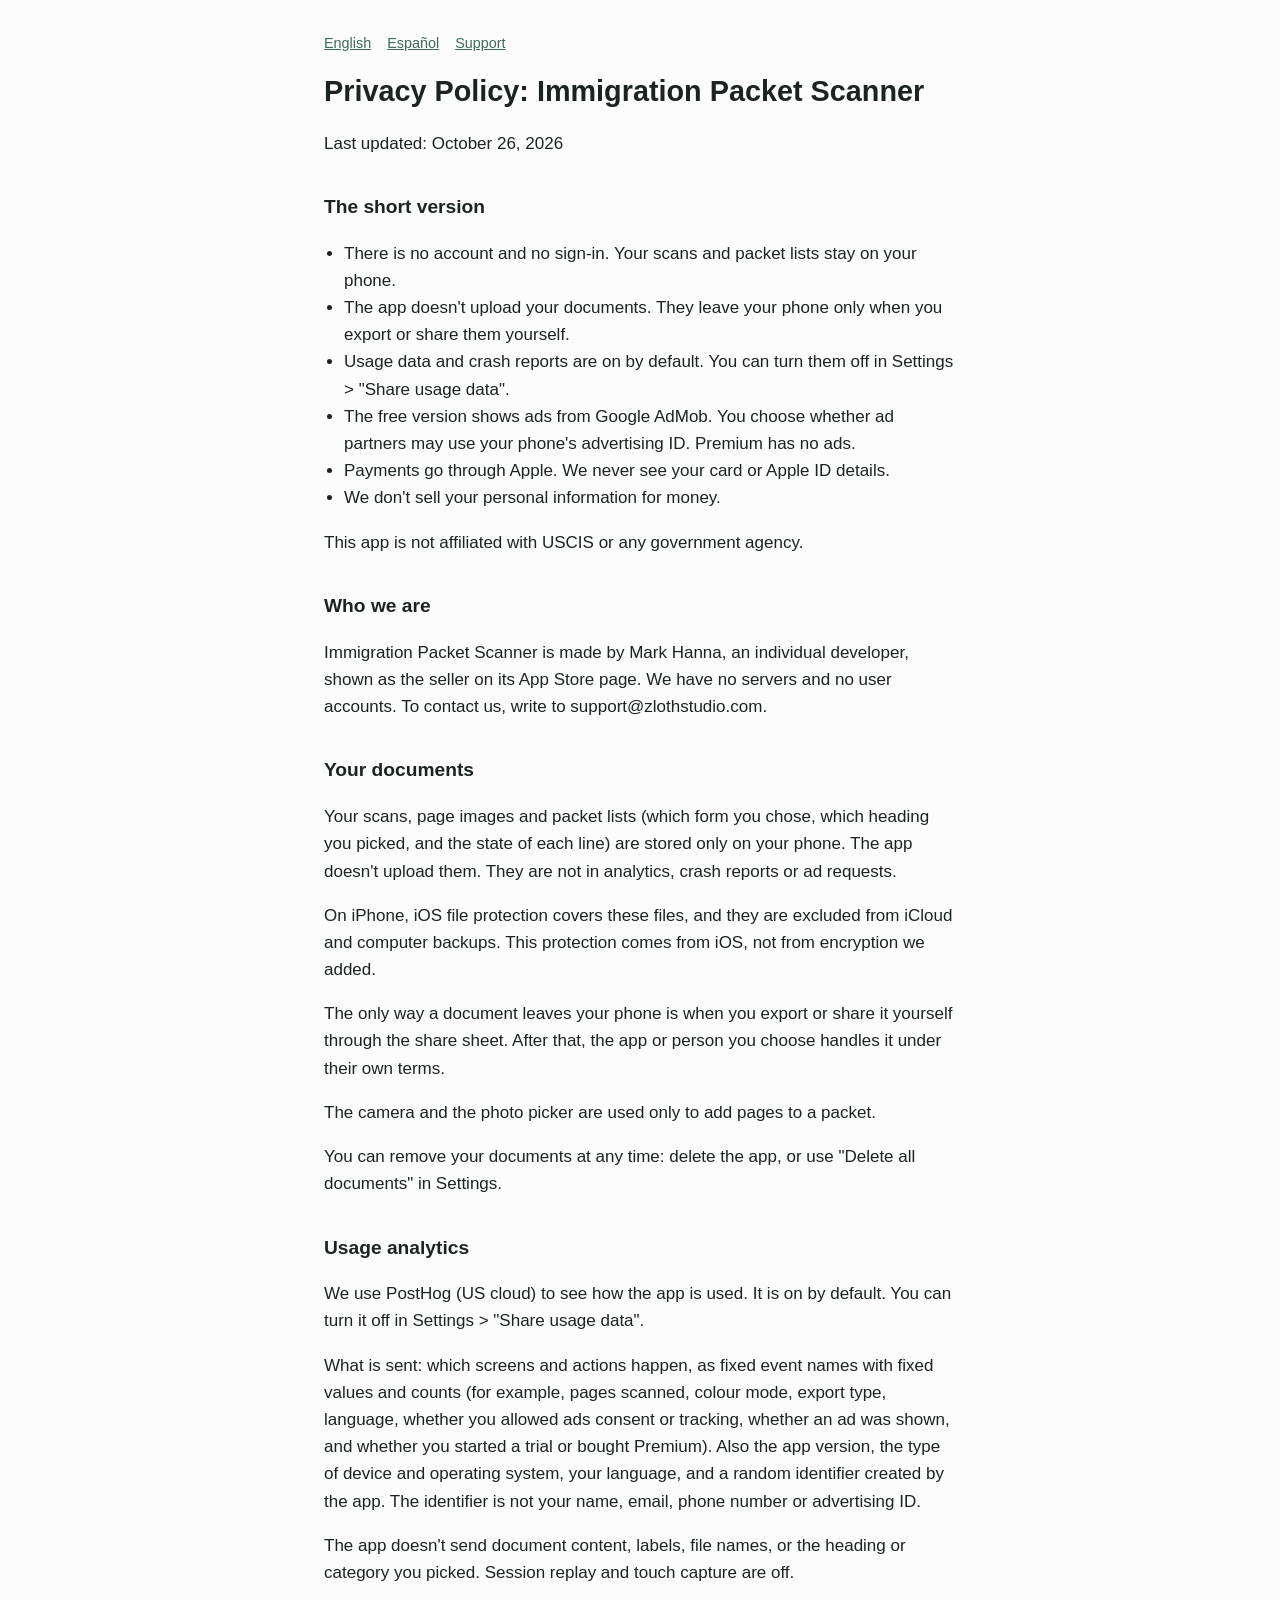
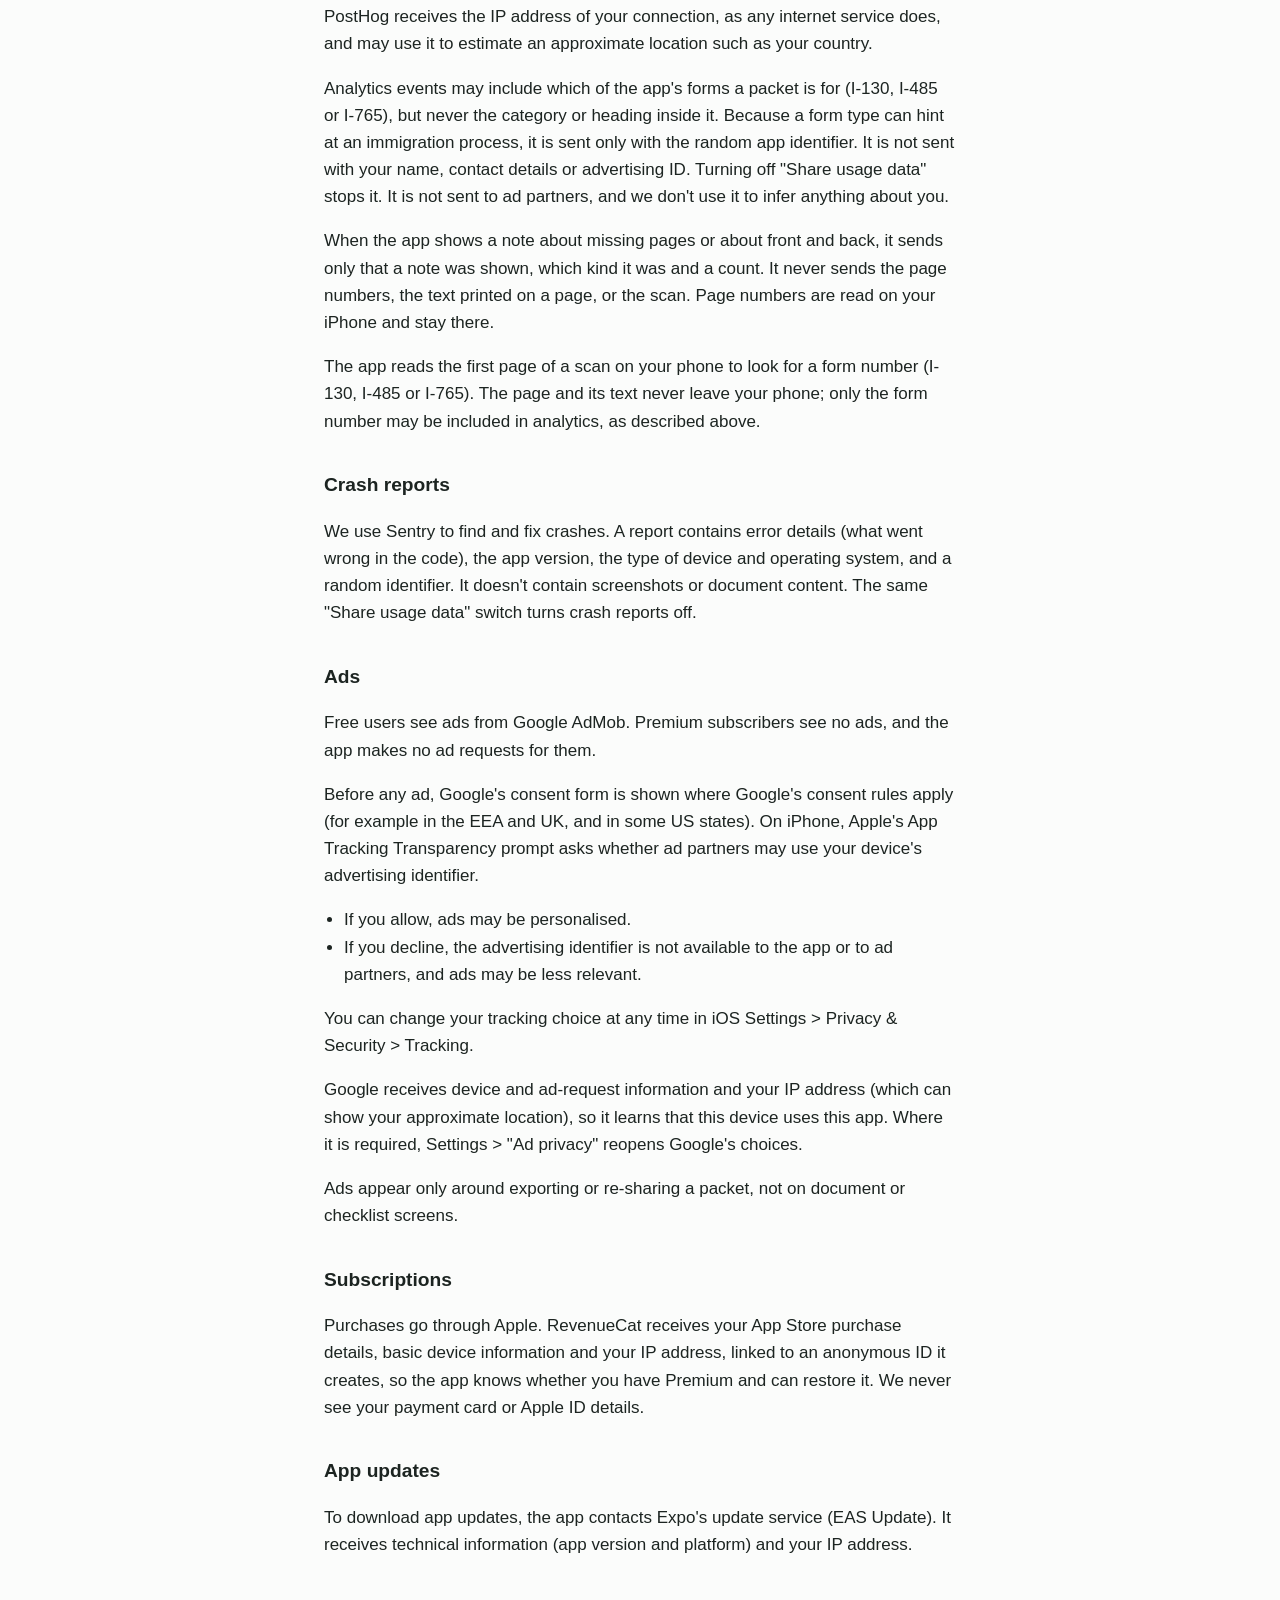
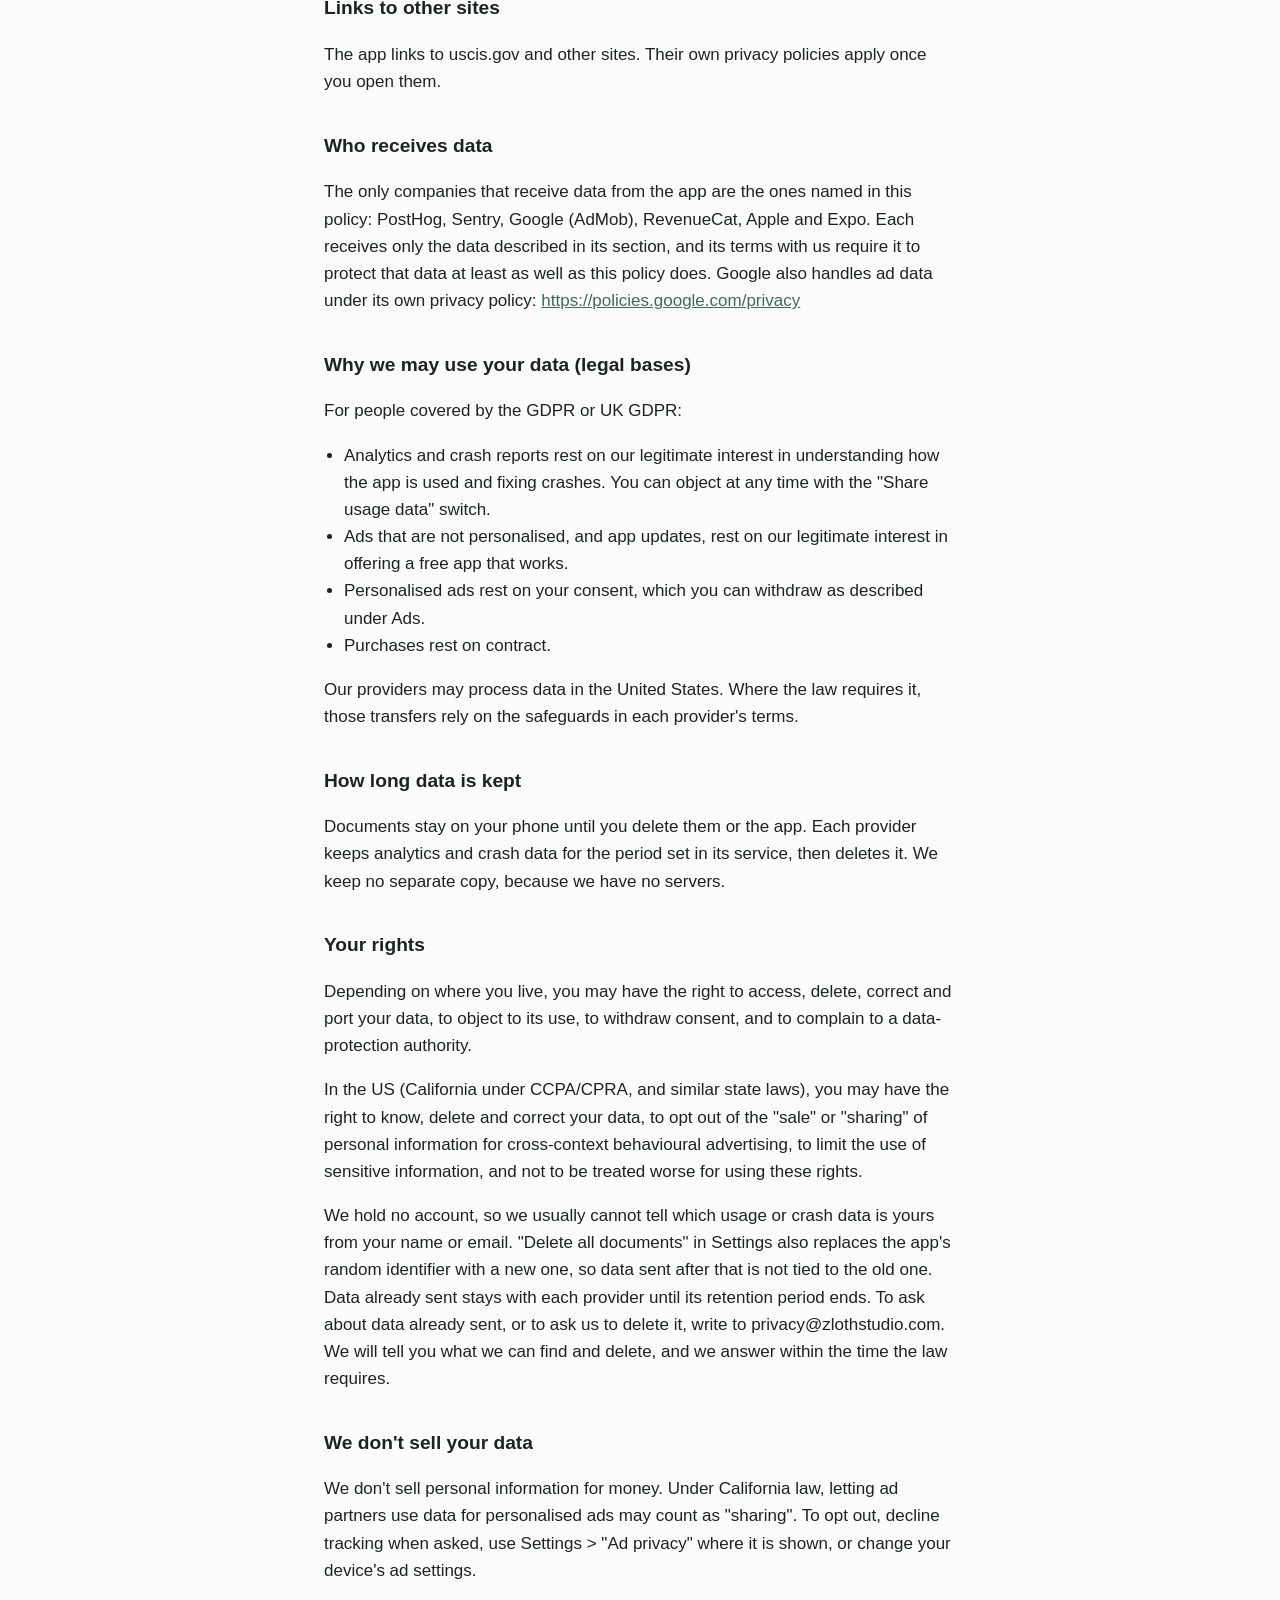
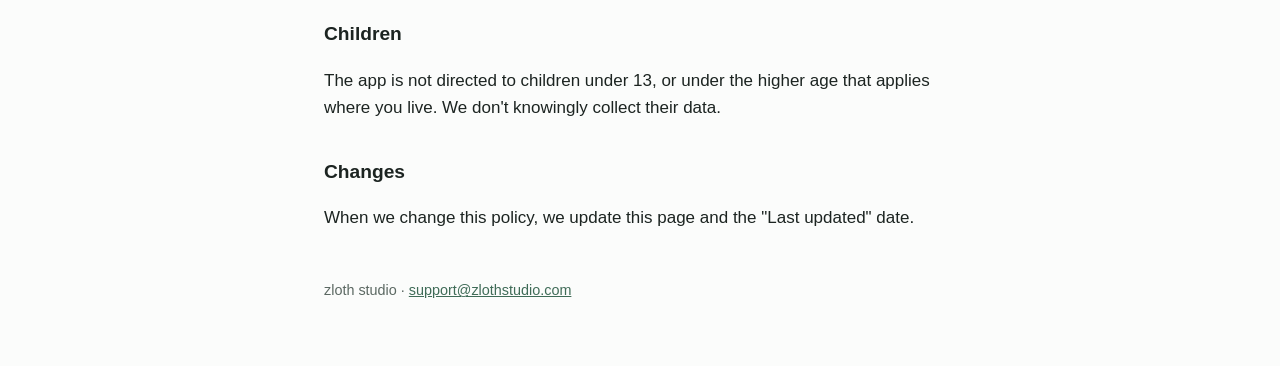
==== immigration-packet-scanner/privacy/index.html @ 119d4692 "Publish site" ====
<!doctype html>
<html lang="en">
<head>
<meta charset="utf-8">
<meta name="viewport" content="width=device-width, initial-scale=1">
<title>Privacy Policy: Immigration Packet Scanner</title>
<link rel="stylesheet" href="/style.css">
</head>
<body>
<main>
<nav><a href="/immigration-packet-scanner/privacy/">English</a><a href="/immigration-packet-scanner/privacy/es/">Espa&ntilde;ol</a><a href="/immigration-packet-scanner/support/">Support</a></nav>
<h1>Privacy Policy: Immigration Packet Scanner</h1>
<p>Last updated: October 26, 2026</p>
<h2 id="the-short-version">The short version</h2>
<ul>
<li>There is no account and no sign-in. Your scans and packet lists stay on your phone.</li>
<li>The app doesn't upload your documents. They leave your phone only when you export or share them yourself.</li>
<li>Usage data and crash reports are on by default. You can turn them off in Settings &gt; &quot;Share usage data&quot;.</li>
<li>The free version shows ads from Google AdMob. You choose whether ad partners may use your phone's advertising ID. Premium has no ads.</li>
<li>Payments go through Apple. We never see your card or Apple ID details.</li>
<li>We don't sell your personal information for money.</li>
</ul>
<p>This app is not affiliated with USCIS or any government agency.</p>
<h2 id="who-we-are">Who we are</h2>
<p>Immigration Packet Scanner is made by Mark Hanna, an individual developer, shown as the seller on its App Store page. We have no servers and no user accounts. To contact us, write to support@zlothstudio.com.</p>
<h2 id="your-documents">Your documents</h2>
<p>Your scans, page images and packet lists (which form you chose, which heading you picked, and the state of each line) are stored only on your phone. The app doesn't upload them. They are not in analytics, crash reports or ad requests.</p>
<p>On iPhone, iOS file protection covers these files, and they are excluded from iCloud and computer backups. This protection comes from iOS, not from encryption we added.</p>
<p>The only way a document leaves your phone is when you export or share it yourself through the share sheet. After that, the app or person you choose handles it under their own terms.</p>
<p>The camera and the photo picker are used only to add pages to a packet.</p>
<p>You can remove your documents at any time: delete the app, or use &quot;Delete all documents&quot; in Settings.</p>
<h2 id="usage-analytics">Usage analytics</h2>
<p>We use PostHog (US cloud) to see how the app is used. It is on by default. You can turn it off in Settings &gt; &quot;Share usage data&quot;.</p>
<p>What is sent: which screens and actions happen, as fixed event names with fixed values and counts (for example, pages scanned, colour mode, export type, language, whether you allowed ads consent or tracking, whether an ad was shown, and whether you started a trial or bought Premium). Also the app version, the type of device and operating system, your language, and a random identifier created by the app. The identifier is not your name, email, phone number or advertising ID.</p>
<p>The app doesn't send document content, labels, file names, or the heading or category you picked. Session replay and touch capture are off.</p>
<p>PostHog receives the IP address of your connection, as any internet service does, and may use it to estimate an approximate location such as your country.</p>
<p>Analytics events may include which of the app's forms a packet is for (I-130, I-485 or I-765), but never the category or heading inside it. Because a form type can hint at an immigration process, it is sent only with the random app identifier. It is not sent with your name, contact details or advertising ID. Turning off &quot;Share usage data&quot; stops it. It is not sent to ad partners, and we don't use it to infer anything about you.</p>
<p>When the app shows a note about missing pages or about front and back, it sends only that a note was shown, which kind it was and a count. It never sends the page numbers, the text printed on a page, or the scan. Page numbers are read on your iPhone and stay there.</p>
<p>The app reads the first page of a scan on your phone to look for a form number (I-130, I-485 or I-765). The page and its text never leave your phone; only the form number may be included in analytics, as described above.</p>
<h2 id="crash-reports">Crash reports</h2>
<p>We use Sentry to find and fix crashes. A report contains error details (what went wrong in the code), the app version, the type of device and operating system, and a random identifier. It doesn't contain screenshots or document content. The same &quot;Share usage data&quot; switch turns crash reports off.</p>
<h2 id="ads">Ads</h2>
<p>Free users see ads from Google AdMob. Premium subscribers see no ads, and the app makes no ad requests for them.</p>
<p>Before any ad, Google's consent form is shown where Google's consent rules apply (for example in the EEA and UK, and in some US states). On iPhone, Apple's App Tracking Transparency prompt asks whether ad partners may use your device's advertising identifier.</p>
<ul>
<li>If you allow, ads may be personalised.</li>
<li>If you decline, the advertising identifier is not available to the app or to ad partners, and ads may be less relevant.</li>
</ul>
<p>You can change your tracking choice at any time in iOS Settings &gt; Privacy &amp; Security &gt; Tracking.</p>
<p>Google receives device and ad-request information and your IP address (which can show your approximate location), so it learns that this device uses this app. Where it is required, Settings &gt; &quot;Ad privacy&quot; reopens Google's choices.</p>
<p>Ads appear only around exporting or re-sharing a packet, not on document or checklist screens.</p>
<h2 id="subscriptions">Subscriptions</h2>
<p>Purchases go through Apple. RevenueCat receives your App Store purchase details, basic device information and your IP address, linked to an anonymous ID it creates, so the app knows whether you have Premium and can restore it. We never see your payment card or Apple ID details.</p>
<h2 id="app-updates">App updates</h2>
<p>To download app updates, the app contacts Expo's update service (EAS Update). It receives technical information (app version and platform) and your IP address.</p>
<h2 id="links-to-other-sites">Links to other sites</h2>
<p>The app links to uscis.gov and other sites. Their own privacy policies apply once you open them.</p>
<h2 id="who-receives-data">Who receives data</h2>
<p>The only companies that receive data from the app are the ones named in this policy: PostHog, Sentry, Google (AdMob), RevenueCat, Apple and Expo. Each receives only the data described in its section, and its terms with us require it to protect that data at least as well as this policy does. Google also handles ad data under its own privacy policy: <a href="https://policies.google.com/privacy">https://policies.google.com/privacy</a></p>
<h2 id="why-we-may-use-your-data-legal-bases">Why we may use your data (legal bases)</h2>
<p>For people covered by the GDPR or UK GDPR:</p>
<ul>
<li>Analytics and crash reports rest on our legitimate interest in understanding how the app is used and fixing crashes. You can object at any time with the &quot;Share usage data&quot; switch.</li>
<li>Ads that are not personalised, and app updates, rest on our legitimate interest in offering a free app that works.</li>
<li>Personalised ads rest on your consent, which you can withdraw as described under Ads.</li>
<li>Purchases rest on contract.</li>
</ul>
<p>Our providers may process data in the United States. Where the law requires it, those transfers rely on the safeguards in each provider's terms.</p>
<h2 id="how-long-data-is-kept">How long data is kept</h2>
<p>Documents stay on your phone until you delete them or the app. Each provider keeps analytics and crash data for the period set in its service, then deletes it. We keep no separate copy, because we have no servers.</p>
<h2 id="your-rights">Your rights</h2>
<p>Depending on where you live, you may have the right to access, delete, correct and port your data, to object to its use, to withdraw consent, and to complain to a data-protection authority.</p>
<p>In the US (California under CCPA/CPRA, and similar state laws), you may have the right to know, delete and correct your data, to opt out of the &quot;sale&quot; or &quot;sharing&quot; of personal information for cross-context behavioural advertising, to limit the use of sensitive information, and not to be treated worse for using these rights.</p>
<p>We hold no account, so we usually cannot tell which usage or crash data is yours from your name or email. &quot;Delete all documents&quot; in Settings also replaces the app's random identifier with a new one, so data sent after that is not tied to the old one. Data already sent stays with each provider until its retention period ends. To ask about data already sent, or to ask us to delete it, write to privacy@zlothstudio.com. We will tell you what we can find and delete, and we answer within the time the law requires.</p>
<h2 id="we-don-t-sell-your-data">We don't sell your data</h2>
<p>We don't sell personal information for money. Under California law, letting ad partners use data for personalised ads may count as &quot;sharing&quot;. To opt out, decline tracking when asked, use Settings &gt; &quot;Ad privacy&quot; where it is shown, or change your device's ad settings.</p>
<h2 id="children">Children</h2>
<p>The app is not directed to children under 13, or under the higher age that applies where you live. We don't knowingly collect their data.</p>
<h2 id="changes">Changes</h2>
<p>When we change this policy, we update this page and the &quot;Last updated&quot; date.</p>
<footer>zloth studio &middot; <a href="mailto:support@zlothstudio.com">support@zlothstudio.com</a></footer>
</main>
</body>
</html>
---- style.css ----
:root{color-scheme:light dark;--fg:#1c2421;--bg:#fbfcfb;--muted:#5b6862;--accent:#3f6b57}
@media(prefers-color-scheme:dark){:root{--fg:#e6ece9;--bg:#141917;--muted:#9aa8a1;--accent:#8fc0a9}}
*{box-sizing:border-box}
body{margin:0;background:var(--bg);color:var(--fg);font:17px/1.6 -apple-system,BlinkMacSystemFont,"Segoe UI",Roboto,sans-serif}
main{max-width:42rem;margin:0 auto;padding:2rem 1.25rem 4rem}
h1{font-size:1.8rem;line-height:1.25}
h2{font-size:1.2rem;margin-top:2.2rem}
a{color:var(--accent)}
ul{padding-left:1.25rem}
nav,footer{color:var(--muted);font-size:.9rem}
nav a{margin-right:1rem}
footer{margin-top:3rem}
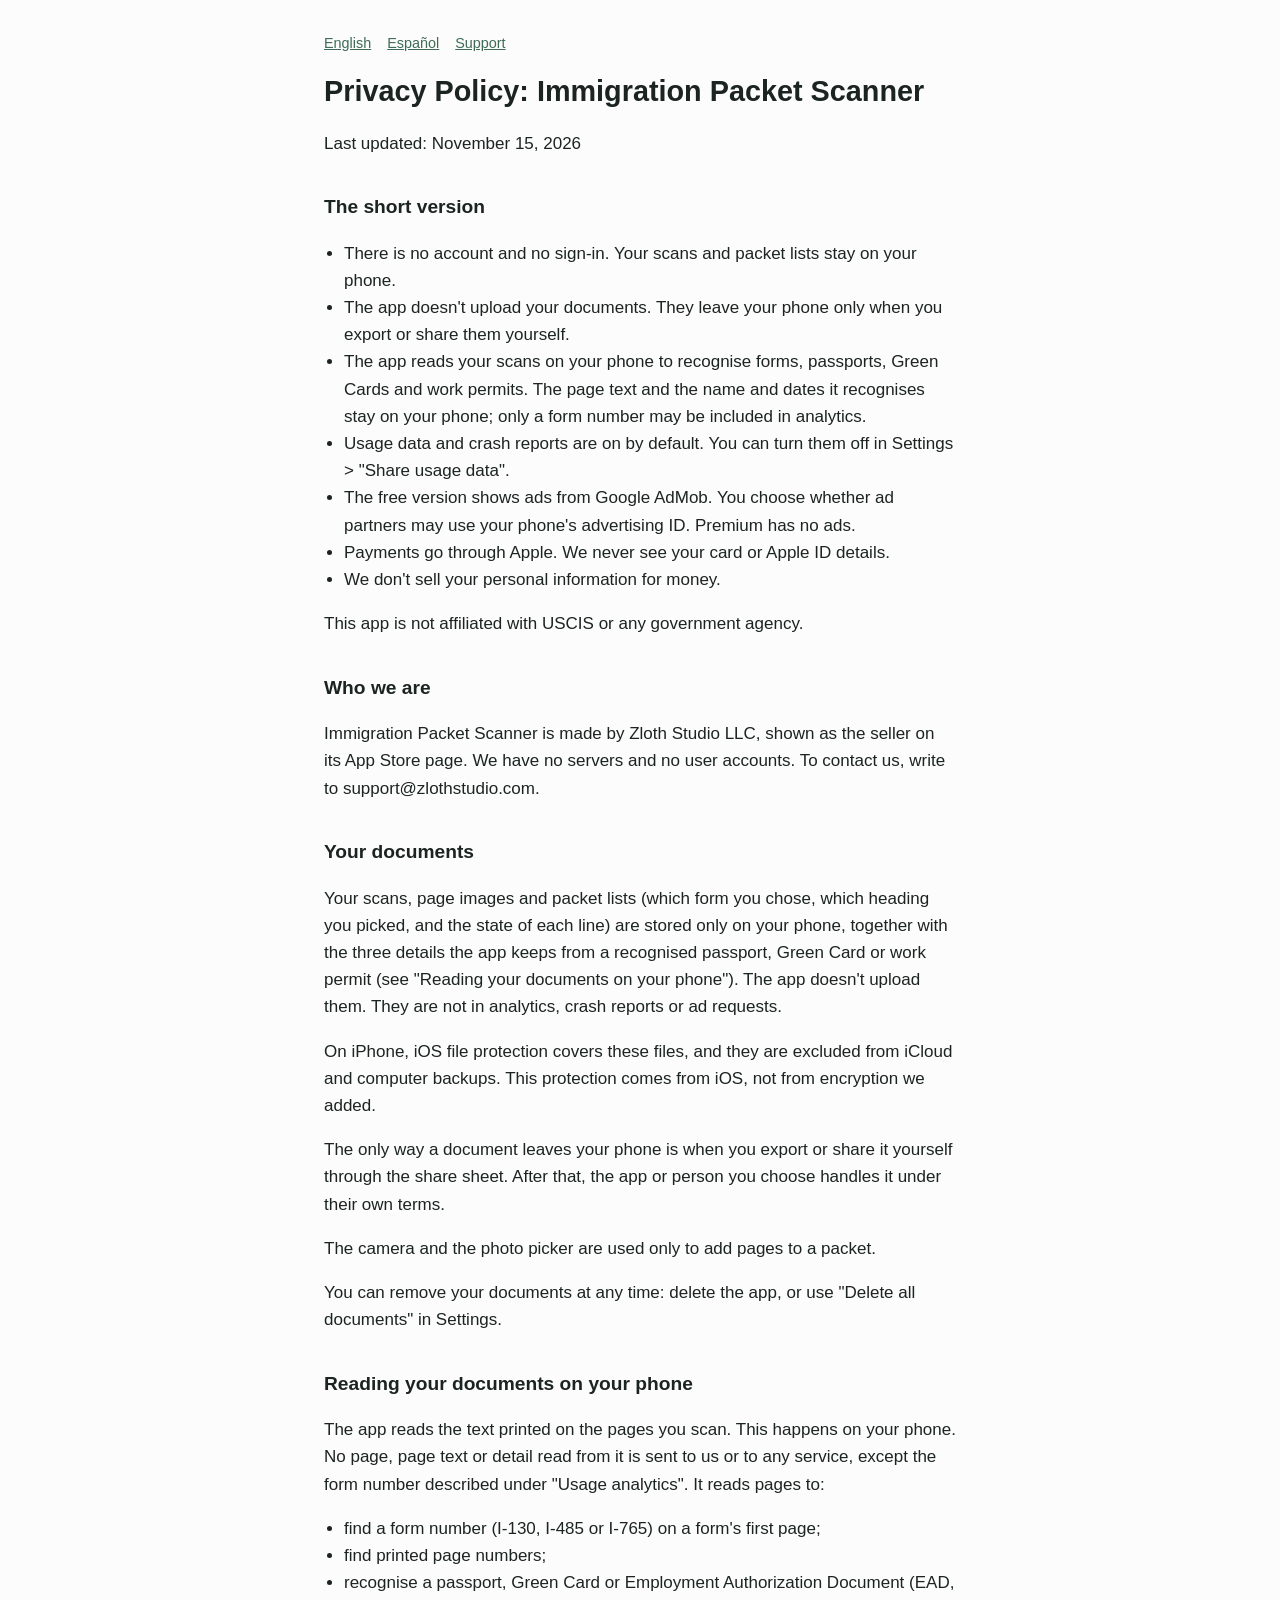
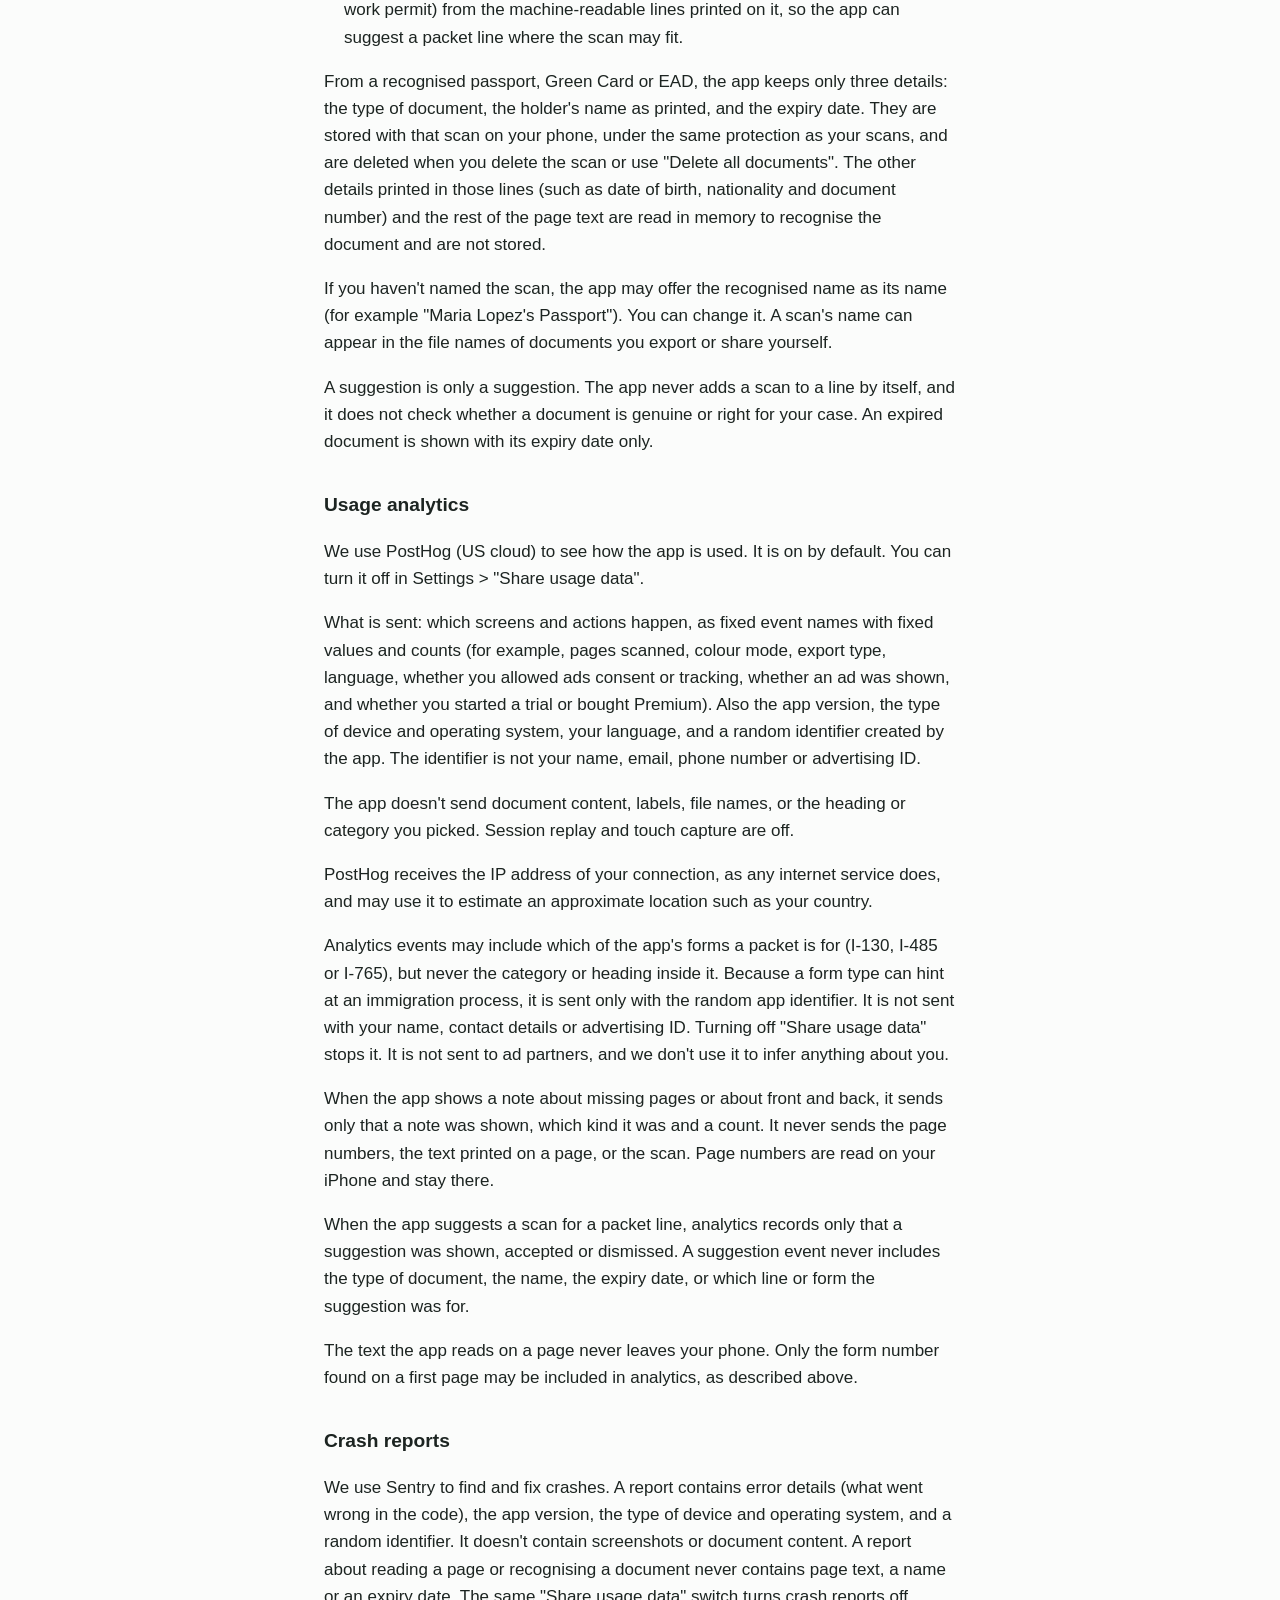
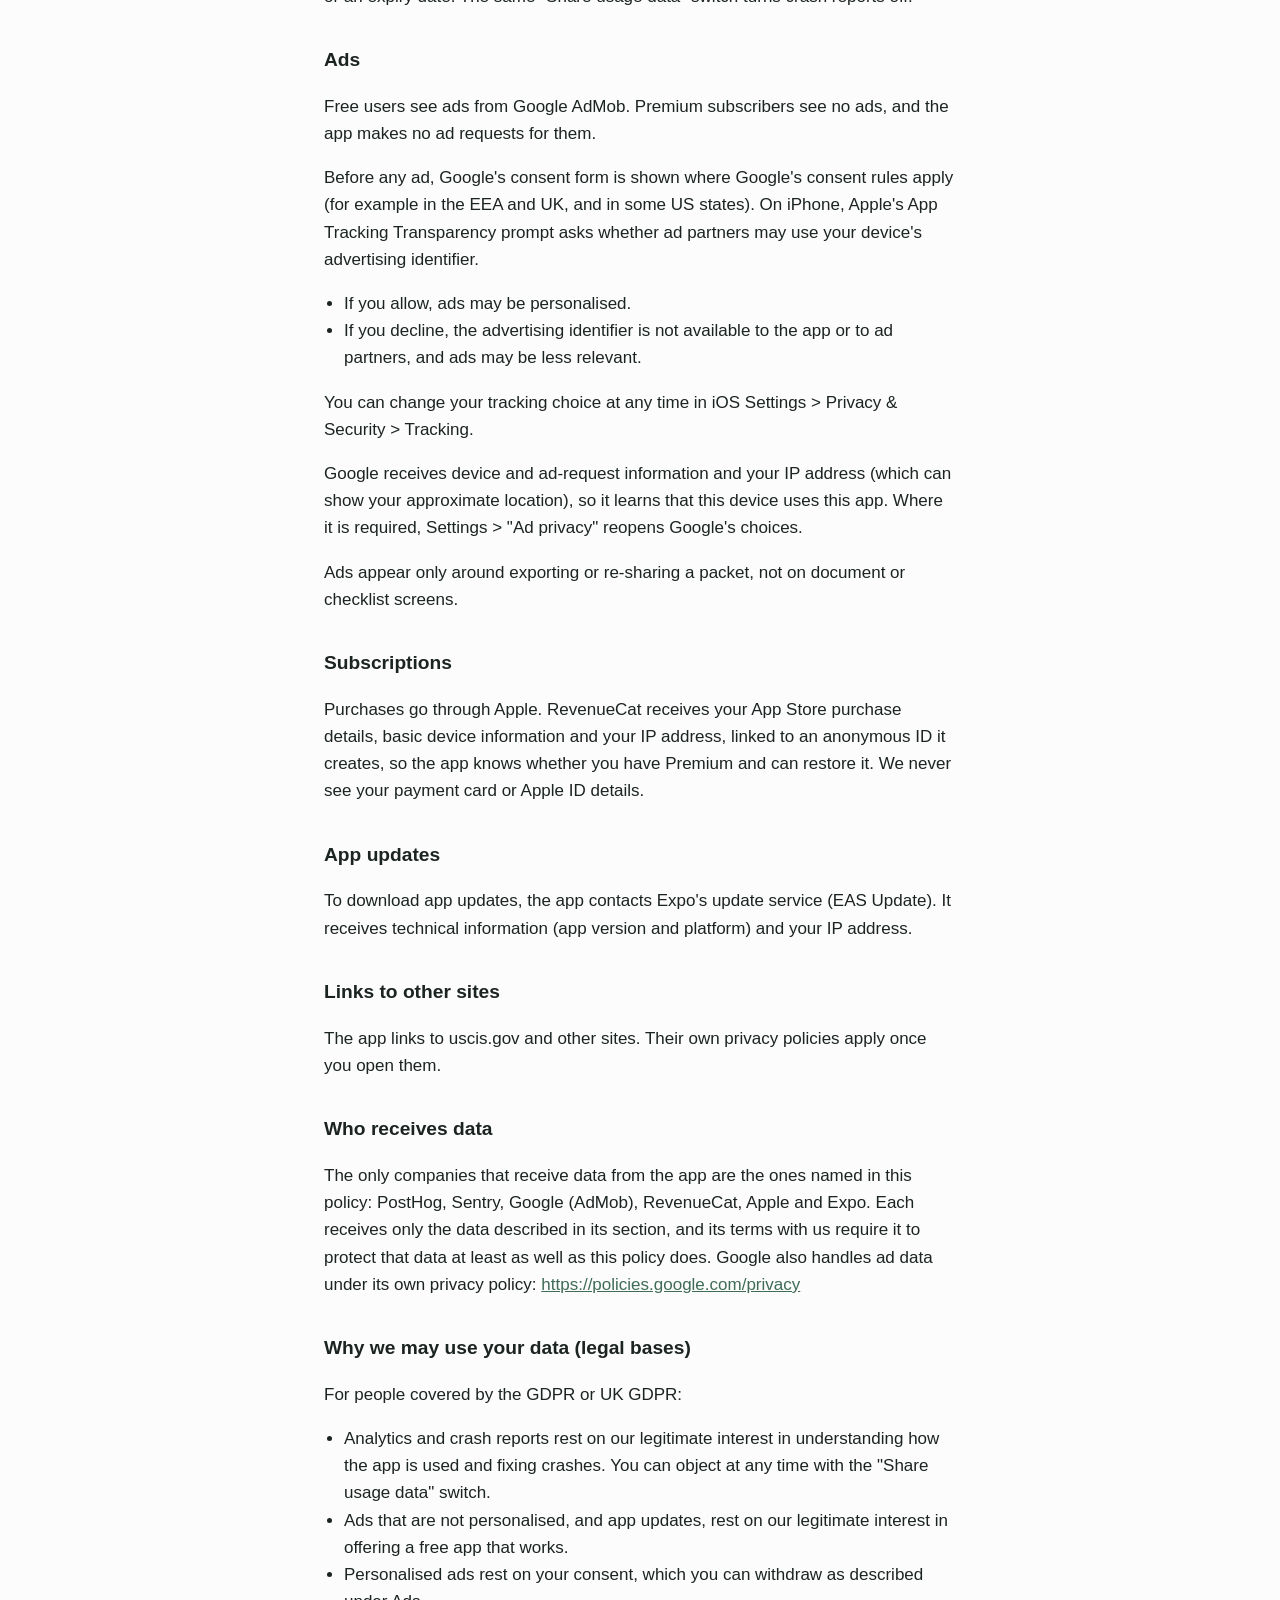
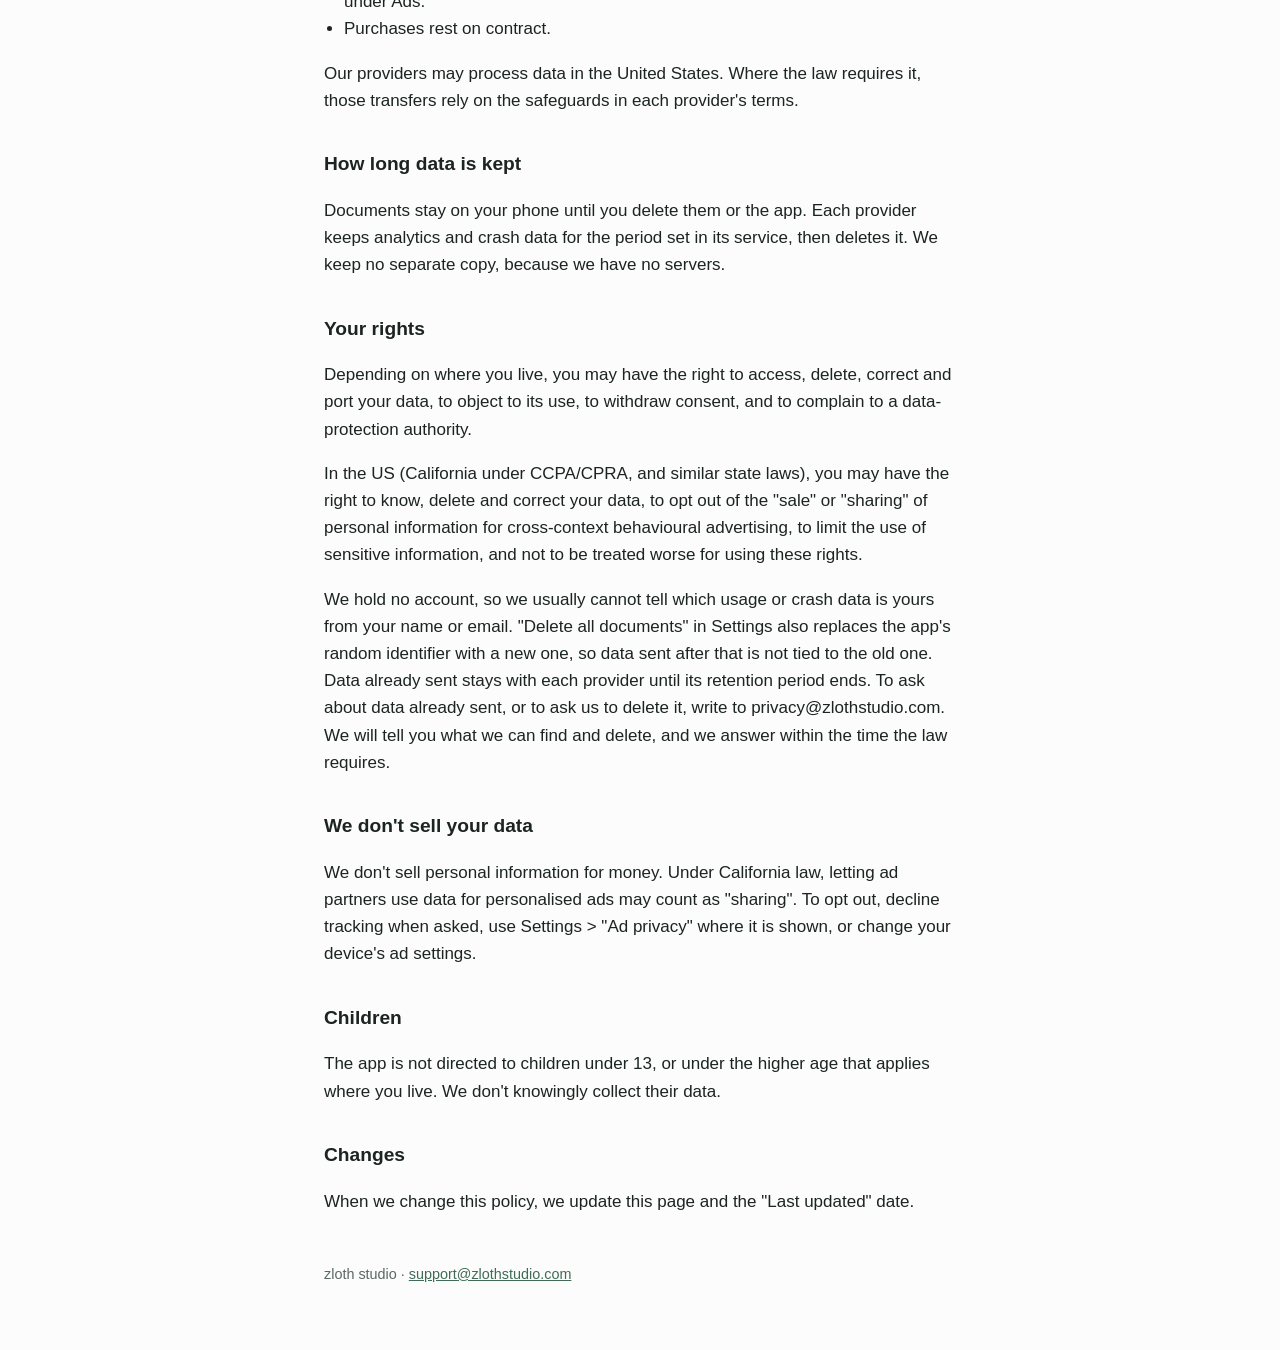
==== commit bfa77760: "Publish site: Zloth Studio LLC as maker and seller (D-0317)" ====
--- a/immigration-packet-scanner/privacy/index.html
+++ b/immigration-packet-scanner/privacy/index.html
@@ -10,11 +10,12 @@
 <main>
 <nav><a href="/immigration-packet-scanner/privacy/">English</a><a href="/immigration-packet-scanner/privacy/es/">Espa&ntilde;ol</a><a href="/immigration-packet-scanner/support/">Support</a></nav>
 <h1>Privacy Policy: Immigration Packet Scanner</h1>
-<p>Last updated: October 26, 2026</p>
+<p>Last updated: November 15, 2026</p>
 <h2 id="the-short-version">The short version</h2>
 <ul>
 <li>There is no account and no sign-in. Your scans and packet lists stay on your phone.</li>
 <li>The app doesn't upload your documents. They leave your phone only when you export or share them yourself.</li>
+<li>The app reads your scans on your phone to recognise forms, passports, Green Cards and work permits. The page text and the name and dates it recognises stay on your phone; only a form number may be included in analytics.</li>
 <li>Usage data and crash reports are on by default. You can turn them off in Settings &gt; &quot;Share usage data&quot;.</li>
 <li>The free version shows ads from Google AdMob. You choose whether ad partners may use your phone's advertising ID. Premium has no ads.</li>
 <li>Payments go through Apple. We never see your card or Apple ID details.</li>
@@ -22,13 +23,23 @@
 </ul>
 <p>This app is not affiliated with USCIS or any government agency.</p>
 <h2 id="who-we-are">Who we are</h2>
-<p>Immigration Packet Scanner is made by Mark Hanna, an individual developer, shown as the seller on its App Store page. We have no servers and no user accounts. To contact us, write to support@zlothstudio.com.</p>
+<p>Immigration Packet Scanner is made by Zloth Studio LLC, shown as the seller on its App Store page. We have no servers and no user accounts. To contact us, write to support@zlothstudio.com.</p>
 <h2 id="your-documents">Your documents</h2>
-<p>Your scans, page images and packet lists (which form you chose, which heading you picked, and the state of each line) are stored only on your phone. The app doesn't upload them. They are not in analytics, crash reports or ad requests.</p>
+<p>Your scans, page images and packet lists (which form you chose, which heading you picked, and the state of each line) are stored only on your phone, together with the three details the app keeps from a recognised passport, Green Card or work permit (see &quot;Reading your documents on your phone&quot;). The app doesn't upload them. They are not in analytics, crash reports or ad requests.</p>
 <p>On iPhone, iOS file protection covers these files, and they are excluded from iCloud and computer backups. This protection comes from iOS, not from encryption we added.</p>
 <p>The only way a document leaves your phone is when you export or share it yourself through the share sheet. After that, the app or person you choose handles it under their own terms.</p>
 <p>The camera and the photo picker are used only to add pages to a packet.</p>
 <p>You can remove your documents at any time: delete the app, or use &quot;Delete all documents&quot; in Settings.</p>
+<h2 id="reading-your-documents-on-your-phone">Reading your documents on your phone</h2>
+<p>The app reads the text printed on the pages you scan. This happens on your phone. No page, page text or detail read from it is sent to us or to any service, except the form number described under &quot;Usage analytics&quot;. It reads pages to:</p>
+<ul>
+<li>find a form number (I-130, I-485 or I-765) on a form's first page;</li>
+<li>find printed page numbers;</li>
+<li>recognise a passport, Green Card or Employment Authorization Document (EAD, work permit) from the machine-readable lines printed on it, so the app can suggest a packet line where the scan may fit.</li>
+</ul>
+<p>From a recognised passport, Green Card or EAD, the app keeps only three details: the type of document, the holder's name as printed, and the expiry date. They are stored with that scan on your phone, under the same protection as your scans, and are deleted when you delete the scan or use &quot;Delete all documents&quot;. The other details printed in those lines (such as date of birth, nationality and document number) and the rest of the page text are read in memory to recognise the document and are not stored.</p>
+<p>If you haven't named the scan, the app may offer the recognised name as its name (for example &quot;Maria Lopez's Passport&quot;). You can change it. A scan's name can appear in the file names of documents you export or share yourself.</p>
+<p>A suggestion is only a suggestion. The app never adds a scan to a line by itself, and it does not check whether a document is genuine or right for your case. An expired document is shown with its expiry date only.</p>
 <h2 id="usage-analytics">Usage analytics</h2>
 <p>We use PostHog (US cloud) to see how the app is used. It is on by default. You can turn it off in Settings &gt; &quot;Share usage data&quot;.</p>
 <p>What is sent: which screens and actions happen, as fixed event names with fixed values and counts (for example, pages scanned, colour mode, export type, language, whether you allowed ads consent or tracking, whether an ad was shown, and whether you started a trial or bought Premium). Also the app version, the type of device and operating system, your language, and a random identifier created by the app. The identifier is not your name, email, phone number or advertising ID.</p>
@@ -36,9 +47,10 @@
 <p>PostHog receives the IP address of your connection, as any internet service does, and may use it to estimate an approximate location such as your country.</p>
 <p>Analytics events may include which of the app's forms a packet is for (I-130, I-485 or I-765), but never the category or heading inside it. Because a form type can hint at an immigration process, it is sent only with the random app identifier. It is not sent with your name, contact details or advertising ID. Turning off &quot;Share usage data&quot; stops it. It is not sent to ad partners, and we don't use it to infer anything about you.</p>
 <p>When the app shows a note about missing pages or about front and back, it sends only that a note was shown, which kind it was and a count. It never sends the page numbers, the text printed on a page, or the scan. Page numbers are read on your iPhone and stay there.</p>
-<p>The app reads the first page of a scan on your phone to look for a form number (I-130, I-485 or I-765). The page and its text never leave your phone; only the form number may be included in analytics, as described above.</p>
+<p>When the app suggests a scan for a packet line, analytics records only that a suggestion was shown, accepted or dismissed. A suggestion event never includes the type of document, the name, the expiry date, or which line or form the suggestion was for.</p>
+<p>The text the app reads on a page never leaves your phone. Only the form number found on a first page may be included in analytics, as described above.</p>
 <h2 id="crash-reports">Crash reports</h2>
-<p>We use Sentry to find and fix crashes. A report contains error details (what went wrong in the code), the app version, the type of device and operating system, and a random identifier. It doesn't contain screenshots or document content. The same &quot;Share usage data&quot; switch turns crash reports off.</p>
+<p>We use Sentry to find and fix crashes. A report contains error details (what went wrong in the code), the app version, the type of device and operating system, and a random identifier. It doesn't contain screenshots or document content. A report about reading a page or recognising a document never contains page text, a name or an expiry date. The same &quot;Share usage data&quot; switch turns crash reports off.</p>
 <h2 id="ads">Ads</h2>
 <p>Free users see ads from Google AdMob. Premium subscribers see no ads, and the app makes no ad requests for them.</p>
 <p>Before any ad, Google's consent form is shown where Google's consent rules apply (for example in the EEA and UK, and in some US states). On iPhone, Apple's App Tracking Transparency prompt asks whether ad partners may use your device's advertising identifier.</p>
